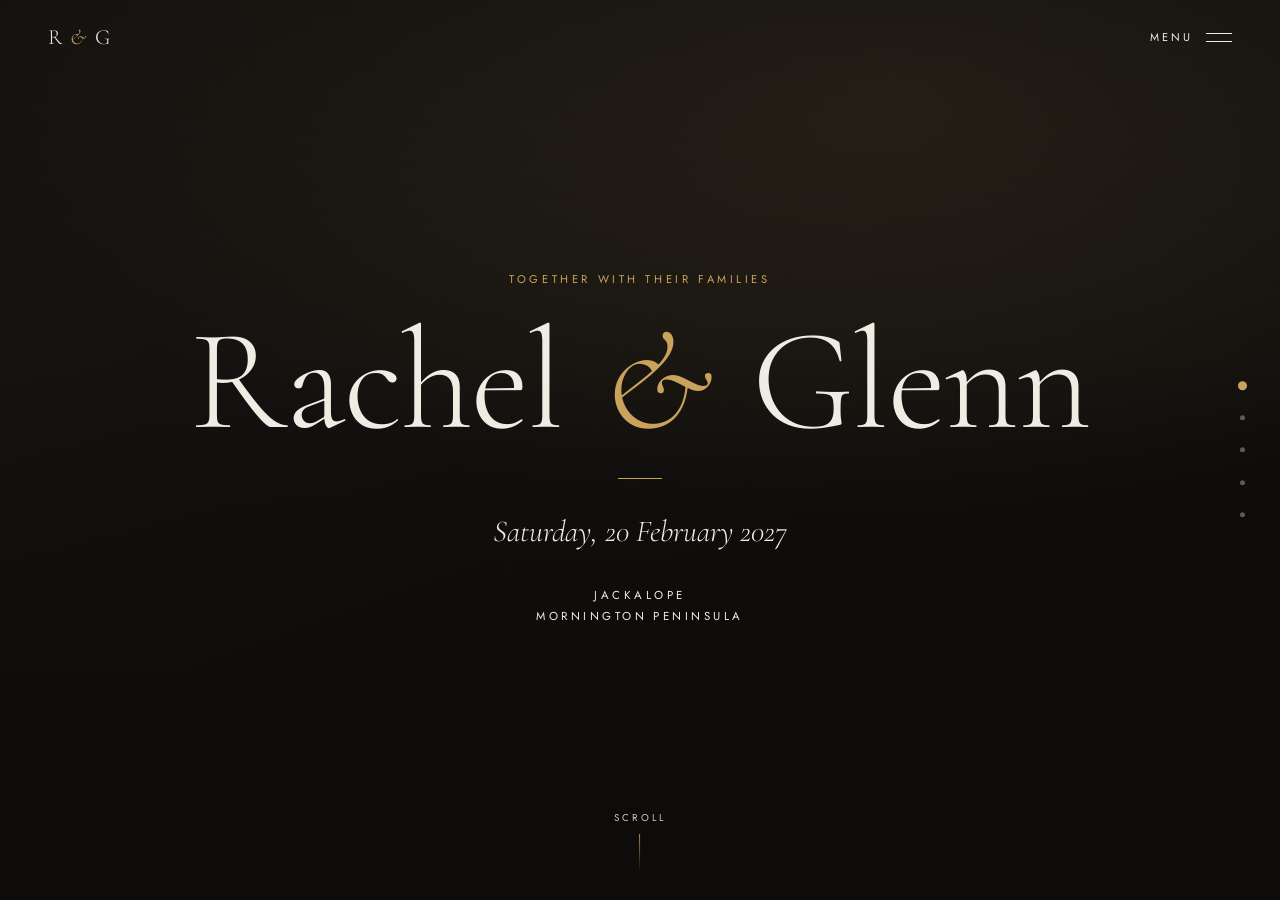
==== index.html @ 489b5858 "shell" ====
<!DOCTYPE html>
<html lang="en-AU">
<head>
<meta charset="utf-8">
<meta name="viewport" content="width=device-width, initial-scale=1">
<meta name="robots" content="noindex, nofollow">
<meta name="theme-color" content="#0d0c0b">
<title>Rachel &amp; Glenn | 20 February 2027</title>
<meta name="description" content="Rachel and Glenn are getting married at Jackalope, Mornington Peninsula, on Saturday 20 February 2027.">
<link rel="preconnect" href="https://fonts.googleapis.com">
<link rel="preconnect" href="https://fonts.gstatic.com" crossorigin>
<link href="https://fonts.googleapis.com/css2?family=Cormorant+Garamond:ital,wght@0,300;0,400;1,300;1,400&family=Jost:wght@300;400;500&display=swap" rel="stylesheet">
<style>
/* Layout idea: five full-screen panels that snap one at a time. Black and brass, after
   Jackalope's charred timber and the amber bulb ceiling of Doot Doot Doot.
   Desktop: photo and text share each panel. Phone: photo sits behind the text. */
:root{
  --ink:#0d0c0b;
  --char:#171513;
  --ivory:#f1ece3;
  --mute:#a79f92;
  --brass:#c9a35c;
  --line:rgba(241,236,227,.18);
  --error:#e2a08c;
  --display:"Cormorant Garamond","Iowan Old Style","Palatino Linotype",Georgia,serif;
  --body:"Jost","Avenir Next","Helvetica Neue",Arial,sans-serif;
  --ease:cubic-bezier(.22,.61,.36,1);
  color-scheme:dark;
}
*,*::before,*::after{box-sizing:border-box}
html,body{height:100%;margin:0}
body{background:var(--ink);color:var(--ivory);font-family:var(--body);font-weight:300;
  font-size:1rem;line-height:1.65;-webkit-font-smoothing:antialiased;overflow:hidden}
img{max-width:100%;display:block}
a{color:inherit}
:focus-visible{outline:1px solid var(--brass);outline-offset:4px}

/* ---------- Scroller ---------- */
main{height:100vh;height:100dvh;overflow-y:auto;overflow-x:hidden;
  scroll-snap-type:y mandatory;scroll-behavior:smooth;overscroll-behavior-y:contain;
  scrollbar-width:none}
main::-webkit-scrollbar{display:none}
.panel{position:relative;min-height:100vh;min-height:100dvh;scroll-snap-align:start;
  scroll-snap-stop:always;display:grid;background:var(--ink);overflow:hidden}

/* ---------- Header and menu ---------- */
.top{position:fixed;inset:0 0 auto 0;z-index:30;display:flex;justify-content:space-between;
  align-items:center;padding:1.25rem clamp(1.25rem,4vw,3rem);pointer-events:none}
.top > *{pointer-events:auto}
.mark{font-family:var(--display);font-size:1.35rem;letter-spacing:.08em;text-decoration:none}
.mark em{color:var(--brass);font-style:italic}
.menu-btn{display:flex;align-items:center;gap:.8rem;background:none;border:0;color:var(--ivory);
  font:400 .7rem/1 var(--body);letter-spacing:.28em;text-transform:uppercase;cursor:pointer;padding:.6rem 0}
.menu-btn i{display:block;width:26px;height:9px;position:relative}
.menu-btn i::before,.menu-btn i::after{content:"";position:absolute;left:0;right:0;height:1px;
  background:currentColor;transition:transform .5s var(--ease)}
.menu-btn i::before{top:0}.menu-btn i::after{bottom:0}
.menu-open .menu-btn i::before{transform:translateY(4px) rotate(45deg)}
.menu-open .menu-btn i::after{transform:translateY(-4px) rotate(-45deg)}

.menu{position:fixed;inset:0;z-index:20;display:grid;place-items:center;
  background:rgba(13,12,11,.94);-webkit-backdrop-filter:blur(14px);backdrop-filter:blur(14px);
  opacity:0;visibility:hidden;transition:opacity .6s var(--ease),visibility 0s .6s}
.menu-open .menu{opacity:1;visibility:visible;transition:opacity .6s var(--ease)}
.menu ul{list-style:none;margin:0;padding:0;display:grid;gap:clamp(.6rem,2.2vh,1.4rem);text-align:center}
.menu a{font-family:var(--display);font-size:clamp(2.2rem,7vw,3.8rem);font-weight:300;line-height:1.1;
  text-decoration:none;display:inline-block;opacity:0;transform:translateY(14px);
  transition:opacity .6s var(--ease),transform .6s var(--ease),color .3s}
.menu-open .menu a{opacity:1;transform:none;transition-delay:calc(.08s * var(--i) + .1s),calc(.08s * var(--i) + .1s),0s}
.menu a:hover,.menu a:focus-visible{color:var(--brass);font-style:italic}
.menu small{display:block;margin-top:clamp(1.5rem,5vh,3rem);font-size:.7rem;letter-spacing:.28em;
  text-transform:uppercase;color:var(--mute);text-align:center}

/* ---------- Side dots (desktop) ---------- */
.dots{position:fixed;right:clamp(1rem,2.2vw,2rem);top:50%;transform:translateY(-50%);z-index:15;
  display:none;flex-direction:column;gap:.9rem}
.dots button{width:18px;height:18px;padding:0;border:0;background:none;cursor:pointer;display:grid;place-items:center}
.dots button::before{content:"";width:5px;height:5px;border-radius:50%;background:var(--ivory);opacity:.35;
  transition:all .5s var(--ease)}
.dots button[aria-current="true"]::before{opacity:1;background:var(--brass);transform:scale(1.8)}

/* ---------- Shared type ---------- */
.eyebrow{font:400 .7rem/1 var(--body);letter-spacing:.32em;text-transform:uppercase;color:var(--brass);margin:0}
h1,h2{font-family:var(--display);font-weight:300;margin:0;text-wrap:balance}
h2{font-size:clamp(2.3rem,5.2vw,3.9rem);line-height:1.05}
h2 em{font-style:italic;color:var(--brass)}
p{margin:0;max-width:34rem}
.fine{font-size:.86rem;color:var(--mute)}
.rule{width:44px;height:1px;background:var(--brass);border:0;margin:0}
.link{font:400 .72rem/1 var(--body);letter-spacing:.26em;text-transform:uppercase;text-decoration:none;
  padding-bottom:.5rem;border-bottom:1px solid var(--brass);align-self:start;transition:color .3s}
.link:hover{color:var(--brass)}

/* ---------- Photo + text panels ---------- */
.media{position:absolute;inset:0;background:
  radial-gradient(120% 80% at 70% 10%,rgba(201,163,92,.20),transparent 60%),
  linear-gradient(160deg,#1f1b17,#0d0c0b 70%)}
.media img{width:100%;height:100%;object-fit:cover;transform:scale(1.08);transition:transform 2.4s var(--ease)}
.panel.active .media img{transform:none}
.media::after{content:"";position:absolute;inset:0;
  background:linear-gradient(180deg,rgba(13,12,11,.55) 0%,rgba(13,12,11,.72) 45%,rgba(13,12,11,.94) 100%)}
.content{position:relative;z-index:1;display:flex;flex-direction:column;gap:1.5rem;justify-content:flex-end;
  padding:6rem clamp(1.5rem,6vw,3rem) clamp(2.5rem,7vh,4rem)}

/* ---------- Hero ---------- */
.hero .media::after{background:
  linear-gradient(180deg,rgba(13,12,11,.6) 0%,rgba(13,12,11,.3) 40%,rgba(13,12,11,.88) 100%)}
.hero .content{justify-content:center;align-items:center;text-align:center;gap:1.75rem;padding-bottom:6rem}
h1{font-size:clamp(3.1rem,12.5vw,9rem);line-height:.95;letter-spacing:-.01em}
h1 em{font-style:italic;color:var(--brass);padding:0 .06em}
.hero .date{font-family:var(--display);font-size:clamp(1.3rem,3.4vw,1.9rem);font-style:italic}
.hero .where{font:400 .72rem/1.8 var(--body);letter-spacing:.3em;text-transform:uppercase}
.cue{position:absolute;left:50%;bottom:1.75rem;transform:translateX(-50%);z-index:2;display:grid;justify-items:center;
  gap:.7rem;font:400 .62rem/1 var(--body);letter-spacing:.3em;text-transform:uppercase;color:var(--ivory);
  text-decoration:none;opacity:.85}
.cue::after{content:"";width:1px;height:38px;background:linear-gradient(var(--brass),transparent);
  animation:drop 2.4s var(--ease) infinite;transform-origin:top}
@keyframes drop{0%{transform:scaleY(0)}55%{transform:scaleY(1);opacity:1}100%{transform:scaleY(1);opacity:0}}

/* ---------- The day ---------- */
.sheet{margin:0;display:grid;grid-template-columns:auto 1fr;column-gap:1.5rem;max-width:30rem}
.sheet > div{display:contents}
.sheet dt,.sheet dd{margin:0;padding:.8rem 0;border-top:1px solid var(--line)}
.sheet dt{font:400 .82rem/1.9 var(--body);letter-spacing:.14em;color:var(--brass);font-variant-numeric:tabular-nums;white-space:nowrap}
.sheet dd{font-family:var(--display);font-size:1.3rem;line-height:1.25}
.sheet dd span{display:block;font:300 .84rem/1.5 var(--body);color:var(--mute);margin-top:.15rem}

/* ---------- Menu courses ---------- */
.courses{list-style:none;margin:0;padding:0;display:flex;flex-wrap:wrap;gap:.35rem .5rem;max-width:32rem;
  font-family:var(--display);font-size:1.25rem;font-style:italic;line-height:1.3}
.courses li:not(:last-child)::after{content:"·";color:var(--brass);margin-left:.5rem;font-style:normal}

/* ---------- RSVP ---------- */
.rsvp{background:var(--char)}
.rsvp .content{justify-content:center;width:100%;max-width:40rem;margin:0 auto;padding-top:5.5rem;gap:1.25rem}
form{display:grid;gap:1.4rem;margin-top:.5rem}
fieldset{border:0;margin:0;padding:0;display:grid;grid-template-columns:1fr 1fr;gap:1rem 1.25rem;min-width:0}
legend{padding:0;margin-bottom:.9rem;font:400 .7rem/1 var(--body);letter-spacing:.3em;text-transform:uppercase;color:var(--brass)}
legend span{color:var(--mute);letter-spacing:.12em;text-transform:none;font-size:.8rem;margin-left:.4rem}
.field{display:grid;gap:.15rem;min-width:0}
.field.wide{grid-column:1 / -1}
label{font:400 .66rem/1.4 var(--body);letter-spacing:.2em;text-transform:uppercase;color:var(--mute)}
input{width:100%;background:transparent;border:0;border-bottom:1px solid var(--line);border-radius:0;
  color:var(--ivory);font:300 1.05rem/1.4 var(--body);padding:.45rem 0 .55rem;transition:border-color .3s}
input::placeholder{color:rgba(167,159,146,.55)}
input:focus{outline:0;border-bottom-color:var(--brass)}
input[aria-invalid="true"]{border-bottom-color:var(--error)}
.hp{position:absolute;left:-9999px;width:1px;height:1px;opacity:0}
.actions{display:flex;flex-wrap:wrap;align-items:center;gap:1rem 1.5rem}
button.send{background:transparent;color:var(--ivory);border:1px solid var(--brass);padding:1rem 2.4rem;
  font:400 .72rem/1 var(--body);letter-spacing:.3em;text-transform:uppercase;cursor:pointer;
  transition:background .4s var(--ease),color .4s var(--ease)}
button.send:hover,button.send:focus-visible{background:var(--brass);color:var(--ink)}
button.send[disabled]{opacity:.5;cursor:wait}
.status{font-size:.9rem;margin:0;min-height:1.5em;flex:1 1 14rem}
.status.bad{color:var(--error)}
.thanks{display:grid;gap:1.25rem;padding:1rem 0}
.thanks p{font-family:var(--display);font-size:1.5rem;line-height:1.35}
.foot{margin-top:1.5rem;padding-top:1.25rem;border-top:1px solid var(--line);display:flex;justify-content:space-between;
  gap:1rem;font:400 .64rem/1.6 var(--body);letter-spacing:.26em;text-transform:uppercase;color:var(--mute)}
[hidden]{display:none !important}

/* ---------- Section transitions (only once script is running) ---------- */
.js .reveal{opacity:0;transform:translateY(22px);
  transition:opacity 1.1s var(--ease),transform 1.1s var(--ease);transition-delay:calc(.11s * var(--d,0) + .15s)}
.js .panel.active .reveal{opacity:1;transform:none}

/* ---------- Desktop: photo and text side by side ---------- */
@media (min-width:900px){
  .dots{display:flex}
  .split{grid-template-columns:1fr 1fr}
  .split .media{position:relative;inset:auto;overflow:hidden}
  .split .media::after{background:linear-gradient(180deg,rgba(13,12,11,.28),rgba(13,12,11,.12) 40%,rgba(13,12,11,.4))}
  .split .content{justify-content:center;padding:6rem clamp(3rem,6vw,6.5rem)}
  .split.flip .media{order:2}
  .rsvp .content{padding-bottom:3rem}
}
@media (max-height:720px) and (min-width:900px){
  .sheet dt,.sheet dd{padding:.55rem 0}
  .content{gap:1.1rem}
}
@media (prefers-reduced-motion:reduce){
  main{scroll-behavior:auto}
  *,*::before,*::after{animation:none !important;transition-duration:.01ms !important;transition-delay:0s !important}
  .media img{transform:none}
}
</style>
</head>
<body>

<header class="top">
  <a class="mark" href="#welcome" data-jump>R <em>&amp;</em> G</a>
  <button class="menu-btn" id="menu-btn" type="button" aria-expanded="false" aria-controls="menu">
    <span id="menu-label">Menu</span><i aria-hidden="true"></i>
  </button>
</header>

<nav class="menu" id="menu" aria-label="Sections" aria-hidden="true">
  <div>
    <ul>
      <li><a href="#welcome" data-jump style="--i:0">Welcome</a></li>
      <li><a href="#the-day" data-jump style="--i:1">The Day</a></li>
      <li><a href="#the-place" data-jump style="--i:2">The Place</a></li>
      <li><a href="#the-table" data-jump style="--i:3">The Table</a></li>
      <li><a href="#rsvp" data-jump style="--i:4">RSVP</a></li>
    </ul>
    <small>Saturday 20 February 2027</small>
  </div>
</nav>

<div class="dots" id="dots" aria-label="Jump to section"></div>

<!--
  PHOTOS: all five are Jackalope's own images, loaded straight from jackalopehotels.com.
  To swap one, change its src. For reliability, download them into an "images" folder
  beside this file and point each src there instead (e.g. src="images/hero.jpg").
-->
<main id="scroller">

  <!-- 1. Welcome -->
  <section class="panel hero" id="welcome" data-title="Welcome">
    <div class="media">
      <img src="https://jackalopehotels.com/wp-content/uploads/2025/01/20230309-Lisa-Nick_0154.jpg"
           alt="" referrerpolicy="no-referrer" fetchpriority="high" onerror="this.remove()">
    </div>
    <div class="content">
      <p class="eyebrow reveal" style="--d:0">Together with their families</p>
      <h1 class="reveal" style="--d:1">Rachel <em>&amp;</em> Glenn</h1>
      <hr class="rule reveal" style="--d:2">
      <p class="date reveal" style="--d:3">Saturday, 20 February 2027</p>
      <p class="where reveal" style="--d:4">Jackalope<br>Mornington Peninsula</p>
    </div>
    <a class="cue" href="#the-day" data-jump>Scroll</a>
  </section>

  <!-- 2. The day -->
  <section class="panel split" id="the-day" data-title="The Day">
    <div class="media">
      <img src="https://jackalopehotels.com/wp-content/uploads/2023/12/Jackalope_Wedding_Jackyak.png"
           alt="" referrerpolicy="no-referrer" loading="lazy" onerror="this.remove()">
    </div>
    <div class="content">
      <p class="eyebrow reveal" style="--d:0">The Day</p>
      <h2 class="reveal" style="--d:1">An afternoon, <em>then a long dinner</em></h2>
      <dl class="sheet reveal" style="--d:2">
        <div><dt>4.15 pm</dt><dd>Arrive<span>Guest Terrace, overlooking the vines</span></dd></div>
        <div><dt>4.30 pm</dt><dd>Ceremony</dd></div>
        <div><dt>5.00 pm</dt><dd>Champagne and canapés<span>On the terrace</span></dd></div>
        <div><dt>6.00 pm</dt><dd>Dinner by Doot Doot Doot<span>Seated in Jackyak</span></dd></div>
        <div><dt>11.00 pm</dt><dd>Goodnight</dd></div>
      </dl>
    </div>
  </section>

  <!-- 3. The place -->
  <section class="panel split flip" id="the-place" data-title="The Place">
    <div class="media">
      <img src="https://jackalopehotels.com/wp-content/uploads/2026/03/Frame-452-2-scaled.jpg"
           alt="" referrerpolicy="no-referrer" loading="lazy" onerror="this.remove()">
    </div>
    <div class="content">
      <p class="eyebrow reveal" style="--d:0">The Place</p>
      <h2 class="reveal" style="--d:1">Jackalope, <em>Merricks North</em></h2>
      <p class="reveal" style="--d:2">A black-clad hotel set in a working vineyard on the Mornington Peninsula, about an hour's drive from Melbourne. The whole day happens in one place, so once you arrive there is nowhere else to be.</p>
      <p class="reveal" style="--d:3">166 Balnarring Road, Merricks North, Victoria 3926<br>
        <span class="fine">If the weather turns, the ceremony moves indoors.</span></p>
      <a class="link reveal" style="--d:4" href="https://www.google.com/maps/search/?api=1&query=Jackalope+Hotel+166+Balnarring+Road+Merricks+North+VIC" target="_blank" rel="noopener">Open in Maps</a>
    </div>
  </section>

  <!-- 4. The table -->
  <section class="panel split" id="the-table" data-title="The Table">
    <div class="media">
      <img src="https://jackalopehotels.com/wp-content/uploads/2024/07/Wedding-Dining-Jackalope.jpg"
           alt="" referrerpolicy="no-referrer" loading="lazy" onerror="this.remove()">
    </div>
    <div class="content">
      <p class="eyebrow reveal" style="--d:0">The Table</p>
      <h2 class="reveal" style="--d:1">Dinner by <em style="white-space:nowrap">Doot Doot Doot</em></h2>
      <p class="reveal" style="--d:2">A private, seasonal menu from Jackalope's fine dining restaurant, served across the evening with wines from the cellar.</p>
      <ul class="courses reveal" style="--d:3">
        <li>Oyster</li><li>Caviar</li><li>Tempura scallop</li><li>Spanner crab</li>
        <li>Pork belly, abalone</li><li>Wagyu or blue eye</li><li>Dessert</li>
      </ul>
      <p class="fine reveal" style="--d:4">The menu leans towards seafood and will follow the season. Please tell us about any allergies or dietary needs when you reply and the kitchen will look after you.</p>
    </div>
  </section>

  <!-- 5. RSVP -->
  <section class="panel rsvp" id="rsvp" data-title="RSVP">
    <div class="content">
      <p class="eyebrow reveal" style="--d:0">RSVP</p>
      <h2 class="reveal" style="--d:1">Will you <em>join us?</em></h2>
      <p class="fine reveal" style="--d:2">Kindly reply by <span id="rsvp-by"></span>. Please enter names as they appear on your invitation.</p>

      <form id="rsvp-form" class="reveal" style="--d:3" novalidate>
        <fieldset>
          <legend>Guest one</legend>
          <div class="field"><label for="g1-first">First name</label>
            <input id="g1-first" name="g1First" type="text" autocomplete="given-name" autocapitalize="words" required></div>
          <div class="field"><label for="g1-last">Last name</label>
            <input id="g1-last" name="g1Last" type="text" autocomplete="family-name" autocapitalize="words" required></div>
          <div class="field wide"><label for="g1-diet">Dietary requirements</label>
            <input id="g1-diet" name="g1Diet" type="text" autocomplete="off" placeholder="Allergies, vegetarian, no shellfish"></div>
        </fieldset>
        <fieldset>
          <legend>Guest two <span>if replying for two</span></legend>
          <div class="field"><label for="g2-first">First name</label>
            <input id="g2-first" name="g2First" type="text" autocomplete="off" autocapitalize="words"></div>
          <div class="field"><label for="g2-last">Last name</label>
            <input id="g2-last" name="g2Last" type="text" autocomplete="off" autocapitalize="words"></div>
          <div class="field wide"><label for="g2-diet">Dietary requirements</label>
            <input id="g2-diet" name="g2Diet" type="text" autocomplete="off"></div>
        </fieldset>
        <input class="hp" id="hp-field" name="_honey" type="text" tabindex="-1" autocomplete="off" aria-hidden="true">
        <div class="actions">
          <button class="send" id="send-btn" type="submit">Send reply</button>
          <p class="status" id="status" role="status" aria-live="polite"></p>
        </div>
      </form>

      <div class="thanks" id="thanks" hidden>
        <hr class="rule">
        <p id="thanks-text" tabindex="-1"></p>
        <p class="fine">Need to change something? Just let Rachel or Glenn know.</p>
      </div>

      <div class="foot"><span>Rachel &amp; Glenn</span><span>20 . 02 . 27</span></div>
    </div>
  </section>
</main>

<script>
/* =====================================================================
   SETTINGS: everything you are likely to change lives here.
   ===================================================================== */
const CONFIG = {
  // Where RSVP notifications are emailed (sent through formsubmit.co).
  notifyEmail: "gwsampso@gmail.com",

  // Shown above the form.
  rsvpBy: "Friday 15 January 2027",

  // Invited guests, one per line, exactly as on the invitation.
  // Add alternatives after a | so nicknames still match: "Katherine Smith|Kate Smith|Katie Smith"
  // Matching ignores capitals, spaces, hyphens, apostrophes and accents.
  // While this list is empty, every name is accepted.
  guests: [
    "Mark Sampson",
    "Cheryl Sampson",
    "Gemma Sampson",
    "Casey Sampson",
    // Example with nicknames: "Katherine Smith|Kate Smith|Katie Smith",
  ]
};

/* ---------- helpers ---------- */
const $ = (s, r = document) => r.querySelector(s);
const $$ = (s, r = document) => [...r.querySelectorAll(s)];
const norm = s => s.normalize("NFD").replace(/[̀-ͯ]/g, "").toLowerCase().replace(/[^a-z]/g, "");
const tidy = s => s.trim().replace(/\s+/g, " ");
const guestKeys = new Set(CONFIG.guests.flatMap(g => g.split("|")).map(norm).filter(Boolean));
const onList = (first, last) => guestKeys.has(norm(first + last));

document.documentElement.classList.add("js");
$("#rsvp-by").textContent = CONFIG.rsvpBy;

/* ---------- navigation: menu, dots, one-section jumps ---------- */
const scroller = $("#scroller"), panels = $$(".panel"), dots = $("#dots");
const menuBtn = $("#menu-btn"), menu = $("#menu");
const calm = matchMedia("(prefers-reduced-motion: reduce)").matches;

function go(id) {
  const el = document.getElementById(id);
  if (el) el.scrollIntoView({ behavior: calm ? "auto" : "smooth", block: "start" });
}
function setMenu(open) {
  document.body.classList.toggle("menu-open", open);
  menuBtn.setAttribute("aria-expanded", open);
  menu.setAttribute("aria-hidden", !open);
  $("#menu-label").textContent = open ? "Close" : "Menu";
  if (open) setTimeout(() => $("a", menu).focus(), 80);
}
menuBtn.addEventListener("click", () => setMenu(!document.body.classList.contains("menu-open")));
document.addEventListener("keydown", e => {
  if (e.key === "Escape" && document.body.classList.contains("menu-open")) { setMenu(false); menuBtn.focus(); }
});
$$("[data-jump]").forEach(a => a.addEventListener("click", e => {
  e.preventDefault();
  setMenu(false);
  go(a.getAttribute("href").slice(1));
}));

panels.forEach(p => {
  const b = document.createElement("button");
  b.type = "button";
  b.setAttribute("aria-label", p.dataset.title);
  b.addEventListener("click", () => go(p.id));
  dots.appendChild(b);
});

function activate(panel) {
  panel.classList.add("active");
  const i = panels.indexOf(panel);
  $$("button", dots).forEach((b, n) => b.setAttribute("aria-current", n === i ? "true" : "false"));
}
activate(panels[0]);
if ("IntersectionObserver" in window) {
  // A panel becomes active when it crosses the middle of the screen.
  const io = new IntersectionObserver(
    entries => entries.forEach(en => { if (en.isIntersecting) activate(en.target); }),
    { root: scroller, rootMargin: "-45% 0px -45% 0px", threshold: 0 });
  panels.forEach(p => io.observe(p));
} else {
  panels.forEach(p => p.classList.add("active"));
}
if (location.hash) go(location.hash.slice(1));

/* ---------- RSVP ---------- */
const form = $("#rsvp-form"), statusEl = $("#status"), sendBtn = $("#send-btn");
let confirmedKey = "";   // set when a guest chooses to send a name we could not match

function say(msg, bad) { statusEl.textContent = msg; statusEl.classList.toggle("bad", !!bad); }
function flag(input, bad) { input.setAttribute("aria-invalid", bad ? "true" : "false"); }

form.addEventListener("input", () => { $$("input", form).forEach(i => flag(i, false)); say(""); });

form.addEventListener("submit", async e => {
  e.preventDefault();
  const f = Object.fromEntries($$("input", form).map(i => [i.name, tidy(i.value)]));
  if (f._honey) return;                       // bots fill the hidden field

  // Required fields
  const g1First = $("#g1-first"), g1Last = $("#g1-last"), g2First = $("#g2-first"), g2Last = $("#g2-last");
  if (!f.g1First || !f.g1Last) {
    flag(g1First, !f.g1First); flag(g1Last, !f.g1Last);
    (f.g1First ? g1Last : g1First).focus();
    return say("Please enter a first and last name for guest one.", true);
  }
  const hasTwo = !!(f.g2First || f.g2Last || f.g2Diet);
  if (hasTwo && (!f.g2First || !f.g2Last)) {
    flag(g2First, !f.g2First); flag(g2Last, !f.g2Last);
    (f.g2First ? g2Last : g2First).focus();
    return say("Please enter a first and last name for guest two, or clear that section.", true);
  }

  // Cross-reference against the guest list
  const listSet = guestKeys.size > 0;
  const ok1 = !listSet || onList(f.g1First, f.g1Last);
  const ok2 = !hasTwo || !listSet || onList(f.g2First, f.g2Last);
  const key = norm(f.g1First + f.g1Last + "|" + f.g2First + f.g2Last);
  if ((!ok1 || !ok2) && confirmedKey !== key) {
    confirmedKey = key;
    if (!ok1) { flag(g1First, true); flag(g1Last, true); }
    if (!ok2) { flag(g2First, true); flag(g2Last, true); }
    sendBtn.textContent = "Send anyway";
    return say("We couldn't find " + (!ok1 && !ok2 ? "those names" : "that name") +
      " on our guest list. Please check the spelling matches your invitation, or send anyway and we'll sort it out.", true);
  }

  const check = !listSet ? "Guest list not set up yet"
    : (ok1 && ok2) ? (hasTwo ? "Both names" : "Name") + " matched the guest list"
    : "CHECK: " + [!ok1 && "guest 1", !ok2 && "guest 2"].filter(Boolean).join(" and ") + " not found on the guest list";
  const names = f.g1First + " " + f.g1Last + (hasTwo ? " and " + f.g2First + " " + f.g2Last : "");

  const payload = {
    _subject: "Wedding RSVP: " + names + (listSet && !(ok1 && ok2) ? " (name not on list)" : ""),
    _template: "table",
    _captcha: "false",
    "Guest 1": f.g1First + " " + f.g1Last,
    "Guest 1 dietaries": f.g1Diet || "None",
    "Guest 2": hasTwo ? f.g2First + " " + f.g2Last : "None",
    "Guest 2 dietaries": hasTwo ? (f.g2Diet || "None") : "n/a",
    "Guest list check": check,
    "Received": new Date().toLocaleString("en-AU", { timeZone: "Australia/Melbourne", dateStyle: "full", timeStyle: "short" })
  };

  sendBtn.disabled = true; say("Sending your reply…");
  try {
    const res = await fetch("https://formsubmit.co/ajax/" + encodeURIComponent(CONFIG.notifyEmail), {
      method: "POST",
      headers: { "Content-Type": "application/json", "Accept": "application/json" },
      body: JSON.stringify(payload)
    });
    const data = await res.json().catch(() => ({}));
    if (!res.ok || String(data.success) === "false") throw new Error(data.message || "Send failed");
    form.hidden = true;
    $("#thanks-text").textContent = "Thank you, " + f.g1First + ". We have your reply and can't wait to celebrate with you.";
    $("#thanks").hidden = false;
    $("#thanks-text").focus();
  } catch (err) {
    sendBtn.disabled = false;
    say("Sorry, your reply didn't send. Please try again in a moment, or message Rachel or Glenn directly.", true);
  }
});
</script>
</body>
</html>
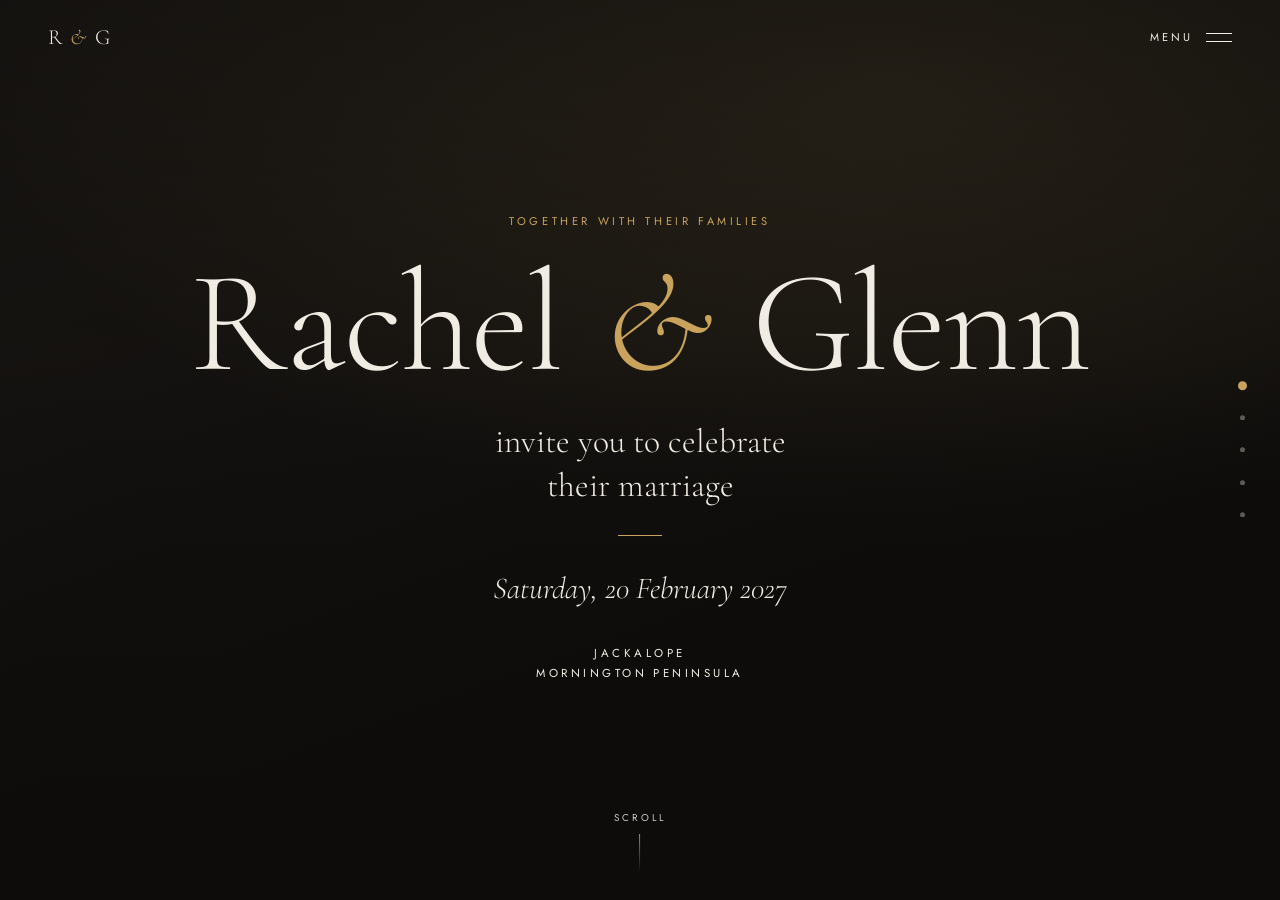
==== commit 5d468b2f: "Lead with the invitation, drop the menu, add an 8-bit quest page - Welcome now reads 'invite you to " ====
--- a/index.html
+++ b/index.html
@@ -12,7 +12,7 @@
 <link href="https://fonts.googleapis.com/css2?family=Cormorant+Garamond:ital,wght@0,300;0,400;1,300;1,400&family=Jost:wght@300;400;500&display=swap" rel="stylesheet">
 <style>
 /* Layout idea: five full-screen panels that snap one at a time. Black and brass, after
-   Jackalope's charred timber and the amber bulb ceiling of Doot Doot Doot.
+   Jackalope's charred timber and amber light.
    Desktop: photo and text share each panel. Phone: photo sits behind the text. */
 :root{
   --ink:#0d0c0b;
@@ -108,6 +108,8 @@
 .hero .content{justify-content:center;align-items:center;text-align:center;gap:1.75rem;padding-bottom:6rem}
 h1{font-size:clamp(3.1rem,12.5vw,9rem);line-height:.95;letter-spacing:-.01em}
 h1 em{font-style:italic;color:var(--brass);padding:0 .06em}
+.hero .invite{font-family:var(--display);font-size:clamp(1.35rem,3.6vw,2.1rem);font-weight:300;
+  line-height:1.3;max-width:22ch;text-wrap:balance}
 .hero .date{font-family:var(--display);font-size:clamp(1.3rem,3.4vw,1.9rem);font-style:italic}
 .hero .where{font:400 .72rem/1.8 var(--body);letter-spacing:.3em;text-transform:uppercase}
 .cue{position:absolute;left:50%;bottom:1.75rem;transform:translateX(-50%);z-index:2;display:grid;justify-items:center;
@@ -125,10 +127,29 @@
 .sheet dd{font-family:var(--display);font-size:1.3rem;line-height:1.25}
 .sheet dd span{display:block;font:300 .84rem/1.5 var(--body);color:var(--mute);margin-top:.15rem}
 
-/* ---------- Menu courses ---------- */
-.courses{list-style:none;margin:0;padding:0;display:flex;flex-wrap:wrap;gap:.35rem .5rem;max-width:32rem;
-  font-family:var(--display);font-size:1.25rem;font-style:italic;line-height:1.3}
-.courses li:not(:last-child)::after{content:"·";color:var(--brass);margin-left:.5rem;font-style:normal}
+/* ---------- The invitation ---------- */
+.invitation{background:var(--char)}
+/* Double gold frame, starting below the fixed header so it never crosses R & G or Menu. */
+.invitation{--fx:clamp(1rem,3vw,2rem);--fy:4.6rem}
+.invitation::before{content:"";position:absolute;inset:var(--fy) var(--fx) var(--fx);border:1px solid rgba(201,163,92,.35);
+  pointer-events:none}
+.invitation::after{content:"";position:absolute;inset:calc(var(--fy) + 7px) calc(var(--fx) + 7px) calc(var(--fx) + 7px);
+  border:1px solid rgba(201,163,92,.14);pointer-events:none}
+.invitation .content{justify-content:center;align-items:center;text-align:center;max-width:46rem;margin:0 auto;
+  padding:6rem clamp(2rem,8vw,4rem);gap:1.6rem}
+.invitation h2{font-size:clamp(2.6rem,7vw,5.2rem);line-height:1}
+.invitation h2 em{display:block}
+.invitation .letter{font-family:var(--display);font-size:clamp(1.2rem,2.6vw,1.55rem);line-height:1.5;max-width:36rem;
+  text-wrap:pretty}
+.invitation .sign{font-family:var(--display);font-style:italic;font-size:1.5rem;color:var(--brass)}
+.invitation .when{display:flex;flex-wrap:wrap;justify-content:center;gap:.4rem 1.4rem;
+  font:400 .72rem/1.8 var(--body);letter-spacing:.28em;text-transform:uppercase}
+.invitation .when span + span::before{content:"·";color:var(--brass);margin-right:1.4rem}
+@media (max-width:599px){
+  .invitation .when{flex-direction:column;gap:.1rem}
+  .invitation .when span + span::before{content:none}
+}
+.invitation .link{align-self:center}
 
 /* ---------- RSVP ---------- */
 .rsvp{background:var(--char)}
@@ -199,9 +220,9 @@
   <div>
     <ul>
       <li><a href="#welcome" data-jump style="--i:0">Welcome</a></li>
-      <li><a href="#the-day" data-jump style="--i:1">The Day</a></li>
-      <li><a href="#the-place" data-jump style="--i:2">The Place</a></li>
-      <li><a href="#the-table" data-jump style="--i:3">The Table</a></li>
+      <li><a href="#invitation" data-jump style="--i:1">The Invitation</a></li>
+      <li><a href="#the-day" data-jump style="--i:2">The Day</a></li>
+      <li><a href="#the-place" data-jump style="--i:3">The Place</a></li>
       <li><a href="#rsvp" data-jump style="--i:4">RSVP</a></li>
     </ul>
     <small>Saturday 20 February 2027</small>
@@ -211,7 +232,7 @@
 <div class="dots" id="dots" aria-label="Jump to section"></div>
 
 <!--
-  PHOTOS: all five are Jackalope's own images, loaded straight from jackalopehotels.com.
+  PHOTOS: all three are Jackalope's own images, loaded straight from jackalopehotels.com.
   To swap one, change its src. For reliability, download them into an "images" folder
   beside this file and point each src there instead (e.g. src="images/hero.jpg").
 -->
@@ -226,14 +247,28 @@
     <div class="content">
       <p class="eyebrow reveal" style="--d:0">Together with their families</p>
       <h1 class="reveal" style="--d:1">Rachel <em>&amp;</em> Glenn</h1>
+      <p class="invite reveal" style="--d:2">invite you to celebrate their marriage</p>
+      <hr class="rule reveal" style="--d:3">
+      <p class="date reveal" style="--d:4">Saturday, 20 February 2027</p>
+      <p class="where reveal" style="--d:5">Jackalope<br>Mornington Peninsula</p>
+    </div>
+    <a class="cue" href="#invitation" data-jump>Scroll</a>
+  </section>
+
+  <!-- 2. The invitation -->
+  <section class="panel invitation" id="invitation" data-title="The Invitation">
+    <div class="content">
+      <p class="eyebrow reveal" style="--d:0">You're invited</p>
+      <h2 class="reveal" style="--d:1">Join us <em>as we marry</em></h2>
       <hr class="rule reveal" style="--d:2">
-      <p class="date reveal" style="--d:3">Saturday, 20 February 2027</p>
-      <p class="where reveal" style="--d:4">Jackalope<br>Mornington Peninsula</p>
-    </div>
-    <a class="cue" href="#the-day" data-jump>Scroll</a>
+      <p class="letter reveal" style="--d:3">Ten years, two little boys and one much-renovated home later, we are getting married. It would mean the world to have you there with us as we say our vows, and to celebrate with the people we love most, long into the evening.</p>
+      <p class="sign reveal" style="--d:4">With love, Rachel &amp; Glenn</p>
+      <p class="when reveal" style="--d:5"><span>Saturday 20 February 2027</span><span>4.15 pm</span><span>Jackalope</span></p>
+      <a class="link reveal" style="--d:6" href="#rsvp" data-jump>Reply to the invitation</a>
+    </div>
   </section>
 
-  <!-- 2. The day -->
+  <!-- 3. The day -->
   <section class="panel split" id="the-day" data-title="The Day">
     <div class="media">
       <img src="https://jackalopehotels.com/wp-content/uploads/2023/12/Jackalope_Wedding_Jackyak.png"
@@ -241,18 +276,18 @@
     </div>
     <div class="content">
       <p class="eyebrow reveal" style="--d:0">The Day</p>
-      <h2 class="reveal" style="--d:1">An afternoon, <em>then a long dinner</em></h2>
+      <h2 class="reveal" style="--d:1">A ceremony, <em>then a celebration</em></h2>
       <dl class="sheet reveal" style="--d:2">
         <div><dt>4.15 pm</dt><dd>Arrive<span>Guest Terrace, overlooking the vines</span></dd></div>
-        <div><dt>4.30 pm</dt><dd>Ceremony</dd></div>
-        <div><dt>5.00 pm</dt><dd>Champagne and canapés<span>On the terrace</span></dd></div>
-        <div><dt>6.00 pm</dt><dd>Dinner by Doot Doot Doot<span>Seated in Jackyak</span></dd></div>
+        <div><dt>4.30 pm</dt><dd>We say “I do”</dd></div>
+        <div><dt>5.00 pm</dt><dd>Drinks on the terrace</dd></div>
+        <div><dt>6.00 pm</dt><dd>Reception<span>Together in Jackyak</span></dd></div>
         <div><dt>11.00 pm</dt><dd>Goodnight</dd></div>
       </dl>
     </div>
   </section>
 
-  <!-- 3. The place -->
+  <!-- 4. The place -->
   <section class="panel split flip" id="the-place" data-title="The Place">
     <div class="media">
       <img src="https://jackalopehotels.com/wp-content/uploads/2026/03/Frame-452-2-scaled.jpg"
@@ -261,28 +296,10 @@
     <div class="content">
       <p class="eyebrow reveal" style="--d:0">The Place</p>
       <h2 class="reveal" style="--d:1">Jackalope, <em>Merricks North</em></h2>
-      <p class="reveal" style="--d:2">A black-clad hotel set in a working vineyard on the Mornington Peninsula, about an hour's drive from Melbourne. The whole day happens in one place, so once you arrive there is nowhere else to be.</p>
+      <p class="reveal" style="--d:2">We're marrying among the vines on the Mornington Peninsula, about an hour's drive from Melbourne. The ceremony and the celebration are all in one place, so once you arrive, the only thing left to do is be with us.</p>
       <p class="reveal" style="--d:3">166 Balnarring Road, Merricks North, Victoria 3926<br>
         <span class="fine">If the weather turns, the ceremony moves indoors.</span></p>
       <a class="link reveal" style="--d:4" href="https://www.google.com/maps/search/?api=1&query=Jackalope+Hotel+166+Balnarring+Road+Merricks+North+VIC" target="_blank" rel="noopener">Open in Maps</a>
-    </div>
-  </section>
-
-  <!-- 4. The table -->
-  <section class="panel split" id="the-table" data-title="The Table">
-    <div class="media">
-      <img src="https://jackalopehotels.com/wp-content/uploads/2024/07/Wedding-Dining-Jackalope.jpg"
-           alt="" referrerpolicy="no-referrer" loading="lazy" onerror="this.remove()">
-    </div>
-    <div class="content">
-      <p class="eyebrow reveal" style="--d:0">The Table</p>
-      <h2 class="reveal" style="--d:1">Dinner by <em style="white-space:nowrap">Doot Doot Doot</em></h2>
-      <p class="reveal" style="--d:2">A private, seasonal menu from Jackalope's fine dining restaurant, served across the evening with wines from the cellar.</p>
-      <ul class="courses reveal" style="--d:3">
-        <li>Oyster</li><li>Caviar</li><li>Tempura scallop</li><li>Spanner crab</li>
-        <li>Pork belly, abalone</li><li>Wagyu or blue eye</li><li>Dessert</li>
-      </ul>
-      <p class="fine reveal" style="--d:4">The menu leans towards seafood and will follow the season. Please tell us about any allergies or dietary needs when you reply and the kitchen will look after you.</p>
     </div>
   </section>
 
@@ -290,8 +307,8 @@
   <section class="panel rsvp" id="rsvp" data-title="RSVP">
     <div class="content">
       <p class="eyebrow reveal" style="--d:0">RSVP</p>
-      <h2 class="reveal" style="--d:1">Will you <em>join us?</em></h2>
-      <p class="fine reveal" style="--d:2">Kindly reply by <span id="rsvp-by"></span>. Please enter names as they appear on your invitation.</p>
+      <h2 class="reveal" style="--d:1">Will you <em>celebrate with us?</em></h2>
+      <p class="fine reveal" style="--d:2">Kindly reply by <span id="rsvp-by"></span>. Please enter names as they appear on your invitation, and let us know of any dietary requirements.</p>
 
       <form id="rsvp-form" class="reveal" style="--d:3" novalidate>
         <fieldset>
@@ -301,7 +318,7 @@
           <div class="field"><label for="g1-last">Last name</label>
             <input id="g1-last" name="g1Last" type="text" autocomplete="family-name" autocapitalize="words" required></div>
           <div class="field wide"><label for="g1-diet">Dietary requirements</label>
-            <input id="g1-diet" name="g1Diet" type="text" autocomplete="off" placeholder="Allergies, vegetarian, no shellfish"></div>
+            <input id="g1-diet" name="g1Diet" type="text" autocomplete="off" placeholder="Allergies, vegetarian, anything we should know"></div>
         </fieldset>
         <fieldset>
           <legend>Guest two <span>if replying for two</span></legend>
